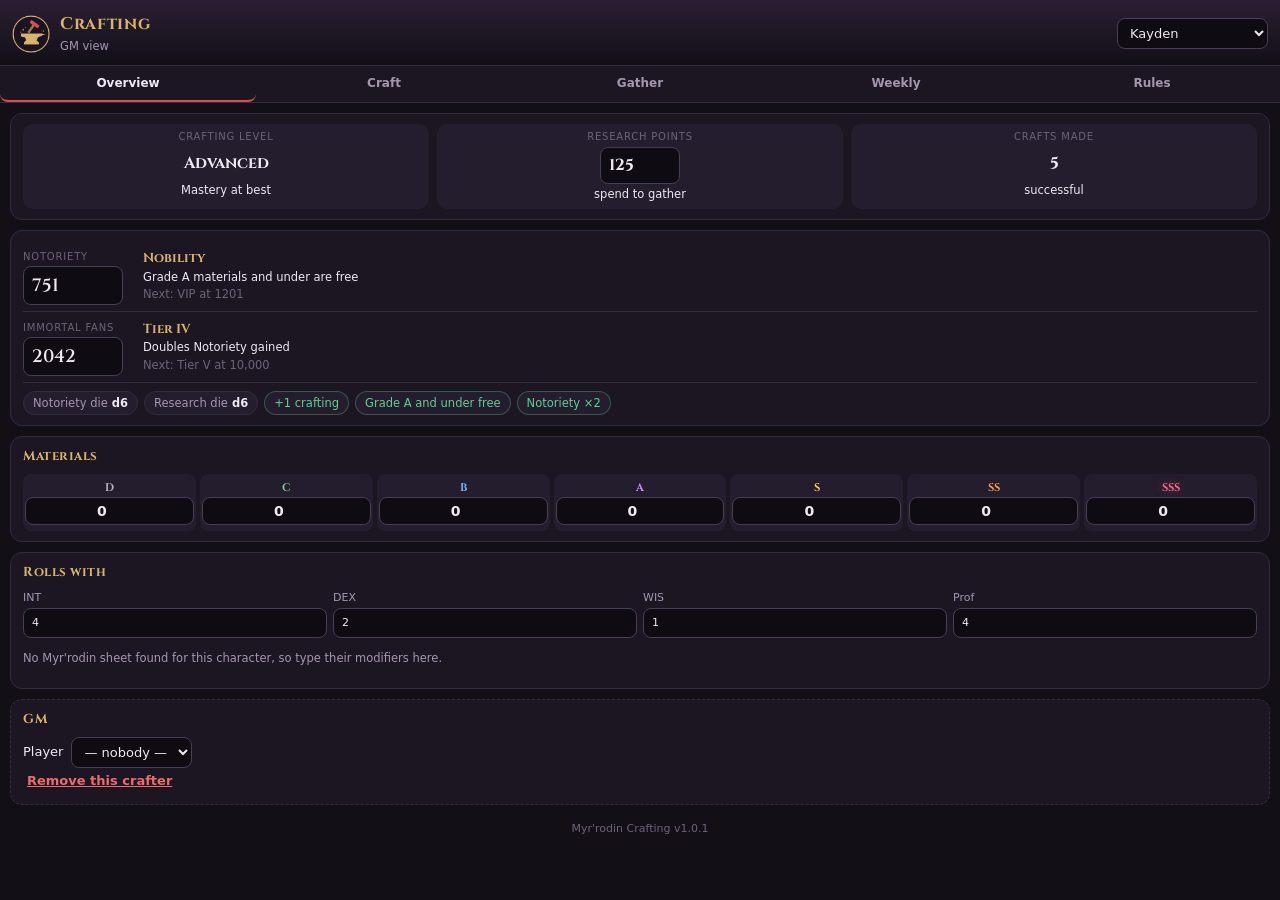
==== index.html @ 94741a14 "Add files via upload" ====
<!doctype html>
<html lang="en">
<head>
  <meta charset="utf-8" />
  <meta name="viewport" content="width=device-width, initial-scale=1" />
  <title>Myr'rodin Crafting</title>
  <link rel="preconnect" href="https://fonts.googleapis.com" />
  <link rel="preconnect" href="https://fonts.gstatic.com" crossorigin />
  <link href="https://fonts.googleapis.com/css2?family=Cinzel:wght@500;700&display=swap" rel="stylesheet" />
  <link rel="stylesheet" href="css/crafting.css?v=1.0.1" />
</head>
<body>
  <header class="top">
    <div class="brand"><img class="sigil" src="icon.png" alt="" /><div><h1>Crafting</h1><small id="who">Myr'rodin</small></div></div>
    <select id="char" aria-label="Character"></select>
  </header>
  <nav class="tabs" role="tablist">
    <button role="tab" data-tab="overview" class="on">Overview</button>
    <button role="tab" data-tab="craft">Craft</button>
    <button role="tab" data-tab="gather">Gather</button>
    <button role="tab" data-tab="weekly">Weekly</button>
    <button role="tab" data-tab="rules">Rules</button>
  </nav>
  <main id="app"><p class="muted center">Loading…</p></main>
  <footer class="ver">Myr'rodin Crafting v1.0.1</footer>
  <script type="module" src="js/app.js?v=1.0.1"></script>
  <script>(function(){var V="1.0.1";fetch("manifest.json",{cache:"no-store"}).then(r=>r.json()).then(function(m){var q=new URLSearchParams(location.search);if(m.version&&m.version!==V&&q.get("fresh")!==m.version){q.set("fresh",m.version);location.replace(location.pathname+"?"+q.toString()+location.hash);}}).catch(function(){});})();</script>
</body>
</html>
---- css/crafting.css ----
/* Myr'rodin Crafting — same look as the Myr'rodin System */
:root {
  --bg: #120f17; --surface: #1b1622; --raised: #241d2d; --sunken: #0e0b12;
  --line: #352b40; --line-strong: #4a3d58;
  --text: #efe8f3; --muted: #a596b0; --faint: #6f6279;
  --ember: #e2475c; --gold: #d8b46a; --good: #5fcf8e; --bad: #ef6a6a;
  --display: "Cinzel", Georgia, serif;
  --body: ui-sans-serif, system-ui, -apple-system, "Segoe UI", Roboto, sans-serif;
  color-scheme: dark;
}
* { box-sizing: border-box; }
html { overflow-y: auto; scrollbar-width: thin; scrollbar-color: #d8b46a66 transparent; -webkit-overflow-scrolling: touch; overscroll-behavior: contain; }
body { margin: 0; background: var(--bg); color: var(--text); font: 13px/1.45 var(--body); min-height: 100vh; }
h1, h3 { font-family: var(--display); color: var(--gold); margin: 0; letter-spacing: .04em; }
h1 { font-size: 17px; }
h3 { font-size: 13px; margin-bottom: 8px; }
.muted { color: var(--muted); } .faint { color: var(--faint); } .small, small { font-size: 11.5px; }
.bad { color: var(--bad); } .good { color: var(--good); } .center { text-align: center; }
.pad { padding: 0 12px; margin: 10px 0 0; }

.top { display: flex; align-items: center; justify-content: space-between; gap: 10px; padding: 12px 12px 10px; background: linear-gradient(180deg, #2a1f33, var(--bg)); border-bottom: 1px solid var(--line); }
.brand { display: flex; align-items: center; gap: 10px; min-width: 0; }
.sigil { width: 38px; height: 38px; }
.brand small { color: var(--muted); }
#char { max-width: 190px; }

.tabs { position: sticky; top: 0; z-index: 5; display: grid; grid-template-columns: repeat(5, 1fr); background: var(--surface); border-bottom: 1px solid var(--line); }
.tabs button { background: none; border: 0; border-bottom: 2px solid transparent; color: var(--muted); padding: 10px 2px; font: 600 12px var(--body); cursor: pointer; }
.tabs button.on { color: var(--text); border-bottom-color: var(--ember); }

main { padding: 10px; display: grid; gap: 10px; }
.card { background: var(--surface); border: 1px solid var(--line); border-radius: 12px; padding: 10px 12px; }
.card.gm { border-style: dashed; }
.row { display: flex; align-items: center; gap: 8px; justify-content: space-between; flex-wrap: wrap; }
.row h3 { margin: 0; }
.grid3 { display: grid; grid-template-columns: repeat(3, 1fr); gap: 8px; }
.stat { display: grid; gap: 2px; text-align: center; padding: 6px 4px; border-radius: 10px; background: var(--raised); }
.stat b { font-family: var(--display); font-size: 16px; }
.stat.rp b { color: #7fd0ff; }
.lbl { font-size: 10px; text-transform: uppercase; letter-spacing: .08em; color: var(--faint); }
.rank-row { display: grid; grid-template-columns: 110px 1fr; gap: 10px; align-items: center; padding: 6px 0; border-bottom: 1px solid var(--line); }
.rank-row:last-of-type { border-bottom: 0; }
.big { font-family: var(--display); font-size: 20px; color: var(--text); }
.rank-name { display: grid; gap: 1px; }
.rank-name b { color: var(--gold); font-family: var(--display); }
.chips { display: flex; flex-wrap: wrap; gap: 6px; margin-top: 8px; }
.chip { display: inline-flex; gap: 4px; align-items: center; padding: 3px 9px; border-radius: 99px; background: var(--raised); border: 1px solid var(--line); font-size: 11.5px; color: var(--muted); white-space: nowrap; }
.chip b { color: var(--text); }
.chip.good { color: var(--good); border-color: #5fcf8e55; } .chip.bad { color: var(--bad); border-color: #ef6a6a55; }

.mats { display: grid; grid-template-columns: repeat(7, 1fr); gap: 4px; }
.mat { display: grid; gap: 2px; text-align: center; padding: 6px 2px; border-radius: 8px; background: var(--raised); }
.mat span, .gem { font: 700 11px var(--display); }
.mat b { font-size: 14px; }
.mat .num { width: 100%; text-align: center; padding: 3px 0; }
.gem { display: inline-grid; place-items: center; min-width: 32px; padding: 2px 6px; border-radius: 6px; background: var(--raised); }
.g-D { color: #b9b0c2; } .g-C { color: #7ccf8a; } .g-B { color: #6fb3ff; } .g-A { color: #c08cff; }
.g-S { color: #ffcf5a; } .g-SS { color: #ff9f5a; } .g-SSS { color: #ff6a8a; text-shadow: 0 0 8px #ff6a8a66; }

input, select, button { font: inherit; color: var(--text); }
input, select { background: var(--sunken); border: 1px solid var(--line-strong); border-radius: 8px; padding: 6px 8px; }
input:focus, select:focus { outline: 2px solid #e2475c66; border-color: var(--ember); }
input:disabled { border-color: transparent; background: transparent; color: var(--text); opacity: 1; }
.num { width: 80px; }
.big .num { width: 100px; font: 600 18px var(--display); }
button { cursor: pointer; border-radius: 8px; border: 1px solid var(--line-strong); background: var(--raised); padding: 7px 12px; font-weight: 600; }
button:hover:not(:disabled) { border-color: var(--gold); }
button:disabled { opacity: .45; cursor: not-allowed; }
button.primary { background: linear-gradient(180deg, #ec5a6e, #c93349); border-color: #c93349; color: #fff; }
button.small { padding: 4px 9px; font-size: 12px; }
button.link { background: none; border: 0; color: var(--muted); padding: 4px; text-decoration: underline; }
button.link.danger { color: var(--bad); }
.big-btn { padding: 12px 22px; font-size: 15px; margin: 6px 0; }

.manual { display: grid; grid-template-columns: repeat(4, 1fr); gap: 6px; }
.manual label { display: grid; gap: 2px; font-size: 11px; color: var(--muted); }
.manual .num { width: 100%; }
.log { list-style: none; margin: 0; padding: 0; display: grid; gap: 4px; font-size: 12px; }
.log small { color: var(--faint); margin-right: 4px; }
.card.gm .row { justify-content: flex-start; }

.cats h3 { margin-bottom: 4px; }
.cat { border-top: 1px solid var(--line); }
.cat:first-of-type { border-top: 0; }
.cat-row { display: flex; align-items: center; gap: 6px; padding: 6px 0; }
.cat-name { flex: 1; min-width: 0; display: grid; text-align: left; background: none; border: 0; padding: 2px 0; font-weight: 400; }
.cat-name b { font-weight: 600; }
.cat-name small { color: var(--faint); }
.cat.has .cat-name b { color: var(--gold); }
.cat.open .cat-name b { color: var(--ember); }
.cat-row select { padding: 4px 6px; font-size: 12px; max-width: 104px; }
.tag { font-size: 11px; color: var(--muted); padding: 2px 7px; border-radius: 6px; background: var(--raised); }
.tag.rank { color: var(--gold); }
.craft-panel { margin: 0 0 10px; padding: 10px; border-radius: 10px; background: var(--raised); display: grid; gap: 6px; }
.craft-panel p { margin: 0; }
.result { padding: 8px 10px; border-radius: 8px; font-size: 13px; }
.result.ok { background: #5fcf8e1c; border: 1px solid #5fcf8e66; }
.result.fail { background: #ef6a6a1a; border: 1px solid #ef6a6a55; }
.result b { font: 700 16px var(--display); }

table { width: 100%; border-collapse: collapse; }
th { text-align: left; font-size: 10px; text-transform: uppercase; letter-spacing: .06em; color: var(--faint); padding: 4px; }
td { padding: 6px 4px; border-top: 1px solid var(--line); vertical-align: middle; }
.gather .buy { display: flex; gap: 4px; justify-content: flex-end; }
.gather .qty { width: 54px; }
.gather tr.locked td { opacity: .5; }
.ref td { font-size: 12px; }

.split { display: grid; gap: 8px; margin: 8px 0; }
.split label { display: grid; grid-template-columns: 1fr 90px 90px; align-items: center; gap: 8px; }
.split .num { width: 100%; }
.split small { color: var(--good); }
.empty { text-align: center; padding: 30px 16px; }
.ver { text-align: center; color: var(--faint); font-size: 11px; padding: 6px 0 14px; }
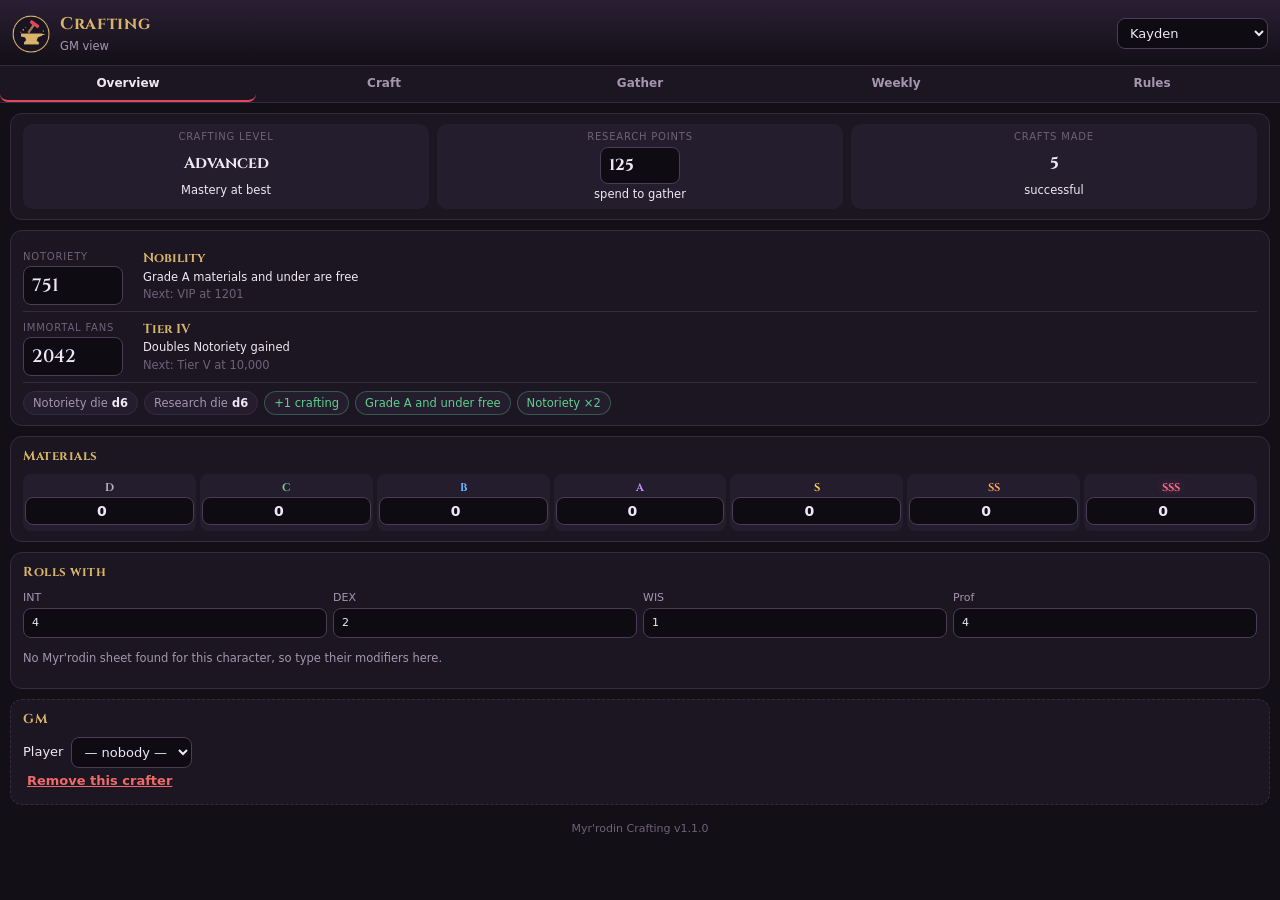
==== commit a778271a: "Add files via upload" ====
--- a/index.html
+++ b/index.html
@@ -7,7 +7,7 @@
   <link rel="preconnect" href="https://fonts.googleapis.com" />
   <link rel="preconnect" href="https://fonts.gstatic.com" crossorigin />
   <link href="https://fonts.googleapis.com/css2?family=Cinzel:wght@500;700&display=swap" rel="stylesheet" />
-  <link rel="stylesheet" href="css/crafting.css?v=1.0.1" />
+  <link rel="stylesheet" href="css/crafting.css?v=1.1.0" />
 </head>
 <body>
   <header class="top">
@@ -22,8 +22,8 @@
     <button role="tab" data-tab="rules">Rules</button>
   </nav>
   <main id="app"><p class="muted center">Loading…</p></main>
-  <footer class="ver">Myr'rodin Crafting v1.0.1</footer>
-  <script type="module" src="js/app.js?v=1.0.1"></script>
-  <script>(function(){var V="1.0.1";fetch("manifest.json",{cache:"no-store"}).then(r=>r.json()).then(function(m){var q=new URLSearchParams(location.search);if(m.version&&m.version!==V&&q.get("fresh")!==m.version){q.set("fresh",m.version);location.replace(location.pathname+"?"+q.toString()+location.hash);}}).catch(function(){});})();</script>
+  <footer class="ver">Myr'rodin Crafting v1.1.0</footer>
+  <script type="module" src="js/app.js?v=1.1.0"></script>
+  <script>(function(){var V="1.1.0";fetch("manifest.json",{cache:"no-store"}).then(r=>r.json()).then(function(m){var q=new URLSearchParams(location.search);if(m.version&&m.version!==V&&q.get("fresh")!==m.version){q.set("fresh",m.version);location.replace(location.pathname+"?"+q.toString()+location.hash);}}).catch(function(){});})();</script>
 </body>
 </html>
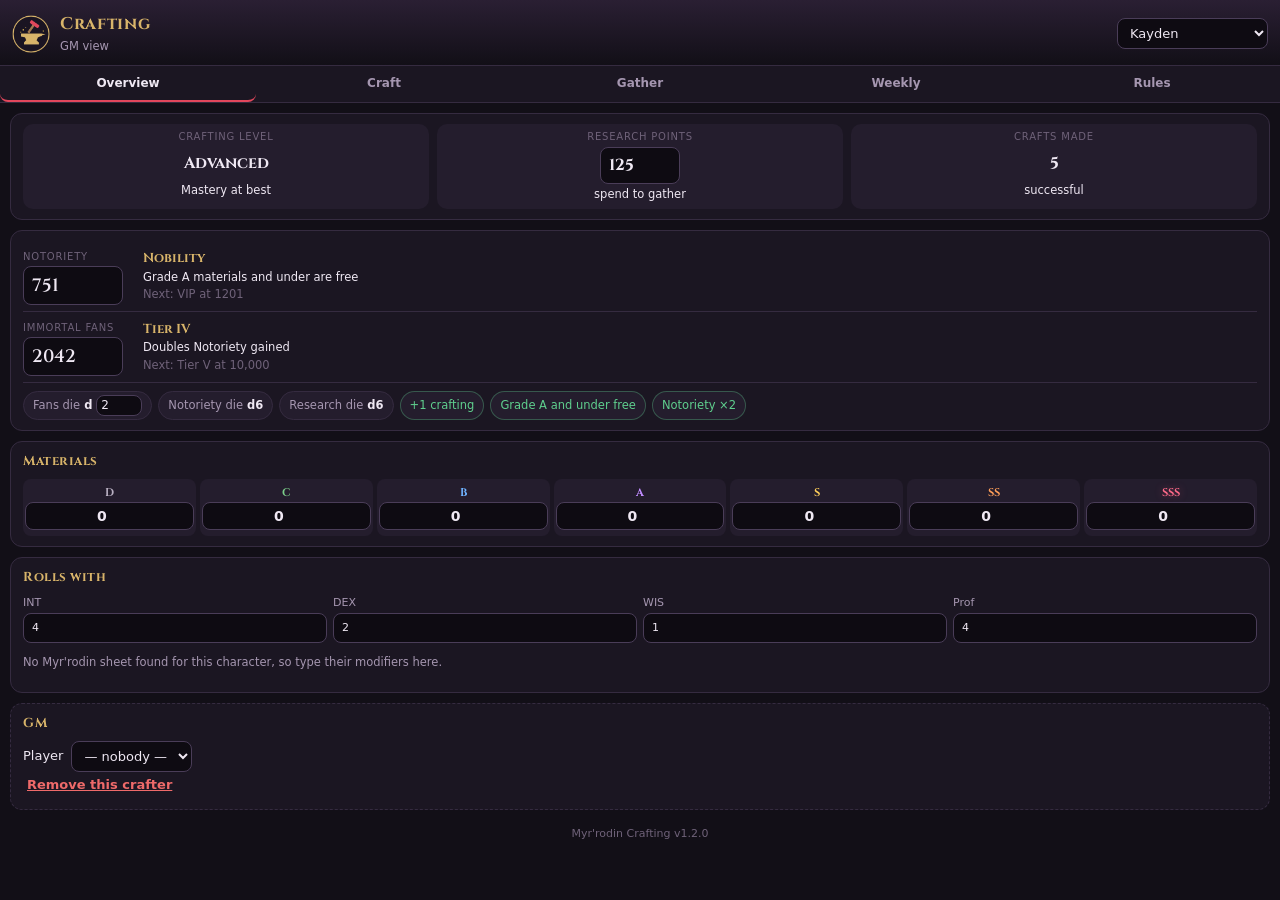
==== commit e34aeac4: "Add files via upload" ====
--- a/index.html
+++ b/index.html
@@ -7,7 +7,7 @@
   <link rel="preconnect" href="https://fonts.googleapis.com" />
   <link rel="preconnect" href="https://fonts.gstatic.com" crossorigin />
   <link href="https://fonts.googleapis.com/css2?family=Cinzel:wght@500;700&display=swap" rel="stylesheet" />
-  <link rel="stylesheet" href="css/crafting.css?v=1.1.0" />
+  <link rel="stylesheet" href="css/crafting.css?v=1.2.0" />
 </head>
 <body>
   <header class="top">
@@ -22,8 +22,8 @@
     <button role="tab" data-tab="rules">Rules</button>
   </nav>
   <main id="app"><p class="muted center">Loading…</p></main>
-  <footer class="ver">Myr'rodin Crafting v1.1.0</footer>
-  <script type="module" src="js/app.js?v=1.1.0"></script>
-  <script>(function(){var V="1.1.0";fetch("manifest.json",{cache:"no-store"}).then(r=>r.json()).then(function(m){var q=new URLSearchParams(location.search);if(m.version&&m.version!==V&&q.get("fresh")!==m.version){q.set("fresh",m.version);location.replace(location.pathname+"?"+q.toString()+location.hash);}}).catch(function(){});})();</script>
+  <footer class="ver">Myr'rodin Crafting v1.2.0</footer>
+  <script type="module" src="js/app.js?v=1.2.0"></script>
+  <script>(function(){var V="1.2.0";fetch("manifest.json",{cache:"no-store"}).then(r=>r.json()).then(function(m){var q=new URLSearchParams(location.search);if(m.version&&m.version!==V&&q.get("fresh")!==m.version){q.set("fresh",m.version);location.replace(location.pathname+"?"+q.toString()+location.hash);}}).catch(function(){});})();</script>
 </body>
 </html>
--- a/css/crafting.css
+++ b/css/crafting.css
@@ -112,3 +112,30 @@
 .split small { color: var(--good); }
 .empty { text-align: center; padding: 30px 16px; }
 .ver { text-align: center; color: var(--faint); font-size: 11px; padding: 6px 0 14px; }
+.num.tiny { width: 46px; padding: 1px 4px; font-size: 12px; }
+.wdice { display: grid; grid-template-columns: repeat(auto-fill, minmax(76px, 1fr)); gap: 6px; margin: 8px 0; }
+.wdie { display: grid; justify-items: center; gap: 2px; padding: 8px 4px; border-radius: 10px; background: var(--raised); border: 1px solid var(--line); }
+.wdie b { font: 700 20px var(--display); }
+.wdie small { font-size: 10px; color: var(--faint); }
+.wdie.hot { border-color: #d8b46a99; box-shadow: 0 0 10px #d8b46a33 inset; }
+.wdie.hot b { color: var(--gold); }
+.wdie.max b { color: #ff6a8a; }
+.pools { display: flex; gap: 2px; margin-top: 4px; }
+.pools button { padding: 2px 7px; font-size: 11px; border-radius: 6px; background: var(--sunken); color: var(--muted); }
+.pools button.on { background: var(--ember); border-color: var(--ember); color: #fff; }
+.wsum { display: grid; grid-template-columns: repeat(3, 1fr); gap: 6px; margin: 4px 0 10px; }
+.wsum > div { display: grid; gap: 2px; text-align: center; padding: 8px 4px; border-radius: 10px; background: var(--raised); }
+.wsum b { font: 600 15px var(--display); overflow-wrap: anywhere; }
+.wsum small { font-size: 10px; color: var(--faint); }
+.wplan { display: grid; gap: 6px; margin: 8px 0 4px; }
+.wpool { display: flex; align-items: center; justify-content: space-between; padding: 8px 10px; border-radius: 10px; background: var(--raised); }
+.step { display: flex; align-items: center; gap: 10px; }
+.step b { font: 700 18px var(--display); min-width: 18px; text-align: center; }
+.step button { width: 32px; height: 32px; padding: 0; border-radius: 50%; font-size: 17px; line-height: 1; }
+.wres { display: grid; grid-template-columns: 96px 1fr auto; gap: 8px; align-items: center; padding: 6px 0; border-top: 1px solid var(--line); }
+.wres:first-of-type { border-top: 0; }
+.wres b { font: 600 15px var(--display); text-align: right; }
+.wvals { display: flex; flex-wrap: wrap; gap: 4px; }
+.wvals span { padding: 1px 6px; border-radius: 6px; background: var(--sunken); font-size: 12px; }
+.wvals span.hot { color: var(--gold); box-shadow: 0 0 0 1px #d8b46a88; }
+details summary { cursor: pointer; margin-top: 8px; }
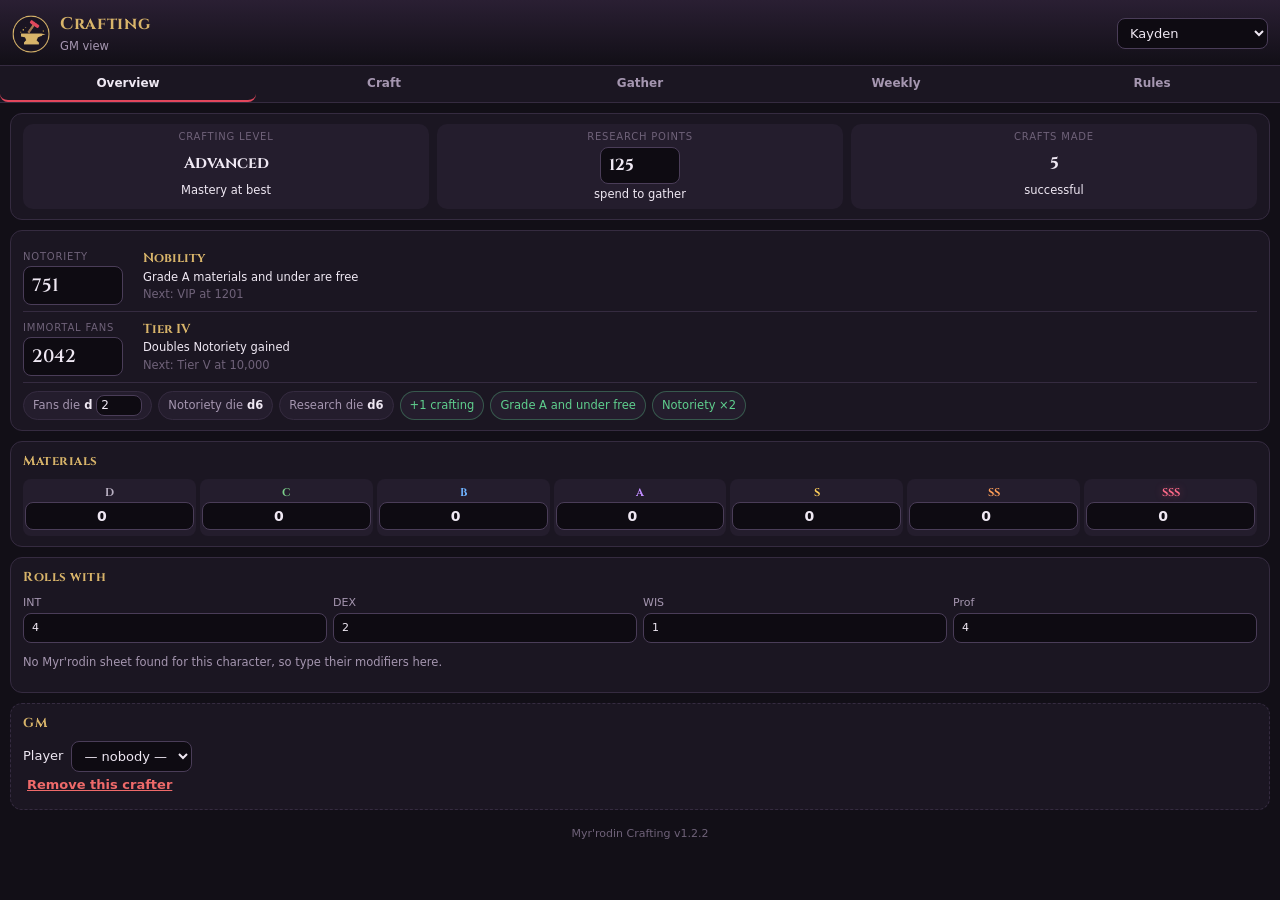
==== commit 7fde8c5c: "Add files via upload" ====
--- a/index.html
+++ b/index.html
@@ -7,7 +7,7 @@
   <link rel="preconnect" href="https://fonts.googleapis.com" />
   <link rel="preconnect" href="https://fonts.gstatic.com" crossorigin />
   <link href="https://fonts.googleapis.com/css2?family=Cinzel:wght@500;700&display=swap" rel="stylesheet" />
-  <link rel="stylesheet" href="css/crafting.css?v=1.2.0" />
+  <link rel="stylesheet" href="css/crafting.css?v=1.2.2" />
 </head>
 <body>
   <header class="top">
@@ -22,8 +22,8 @@
     <button role="tab" data-tab="rules">Rules</button>
   </nav>
   <main id="app"><p class="muted center">Loading…</p></main>
-  <footer class="ver">Myr'rodin Crafting v1.2.0</footer>
-  <script type="module" src="js/app.js?v=1.2.0"></script>
-  <script>(function(){var V="1.2.0";fetch("manifest.json",{cache:"no-store"}).then(r=>r.json()).then(function(m){var q=new URLSearchParams(location.search);if(m.version&&m.version!==V&&q.get("fresh")!==m.version){q.set("fresh",m.version);location.replace(location.pathname+"?"+q.toString()+location.hash);}}).catch(function(){});})();</script>
+  <footer class="ver">Myr'rodin Crafting v1.2.2</footer>
+  <script type="module" src="js/app.js?v=1.2.2"></script>
+  <script>(function(){var V="1.2.2";fetch("manifest.json",{cache:"no-store"}).then(r=>r.json()).then(function(m){var q=new URLSearchParams(location.search);if(m.version&&m.version!==V&&q.get("fresh")!==m.version){q.set("fresh",m.version);location.replace(location.pathname+"?"+q.toString()+location.hash);}}).catch(function(){});})();</script>
 </body>
 </html>
--- a/css/crafting.css
+++ b/css/crafting.css
@@ -139,3 +139,6 @@
 .wvals span { padding: 1px 6px; border-radius: 6px; background: var(--sunken); font-size: 12px; }
 .wvals span.hot { color: var(--gold); box-shadow: 0 0 0 1px #d8b46a88; }
 details summary { cursor: pointer; margin-top: 8px; }
+.chk { display: flex; align-items: flex-start; gap: 8px; cursor: pointer; }
+.chk.gm-only { margin-top: 10px; padding: 7px 10px; border: 1px dashed var(--line-strong); border-radius: 8px; font-size: 12px; color: var(--muted); }
+.chk input { margin-top: 2px; accent-color: var(--ember); }
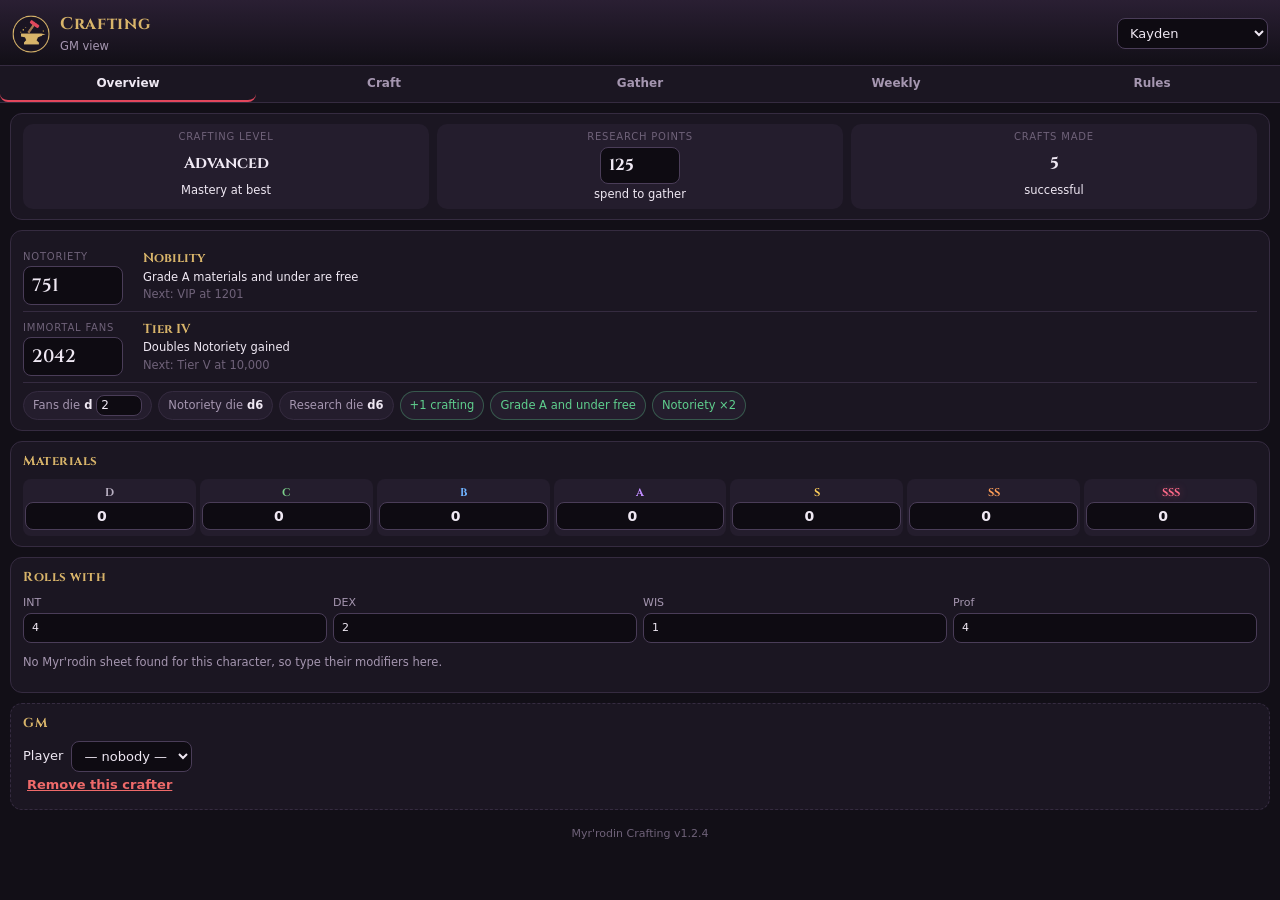
==== commit bd470ae5: "Add files via upload" ====
--- a/index.html
+++ b/index.html
@@ -7,7 +7,7 @@
   <link rel="preconnect" href="https://fonts.googleapis.com" />
   <link rel="preconnect" href="https://fonts.gstatic.com" crossorigin />
   <link href="https://fonts.googleapis.com/css2?family=Cinzel:wght@500;700&display=swap" rel="stylesheet" />
-  <link rel="stylesheet" href="css/crafting.css?v=1.2.2" />
+  <link rel="stylesheet" href="css/crafting.css?v=1.2.4" />
 </head>
 <body>
   <header class="top">
@@ -22,8 +22,8 @@
     <button role="tab" data-tab="rules">Rules</button>
   </nav>
   <main id="app"><p class="muted center">Loading…</p></main>
-  <footer class="ver">Myr'rodin Crafting v1.2.2</footer>
-  <script type="module" src="js/app.js?v=1.2.2"></script>
-  <script>(function(){var V="1.2.2";fetch("manifest.json",{cache:"no-store"}).then(r=>r.json()).then(function(m){var q=new URLSearchParams(location.search);if(m.version&&m.version!==V&&q.get("fresh")!==m.version){q.set("fresh",m.version);location.replace(location.pathname+"?"+q.toString()+location.hash);}}).catch(function(){});})();</script>
+  <footer class="ver">Myr'rodin Crafting v1.2.4</footer>
+  <script type="module" src="js/app.js?v=1.2.4"></script>
+  <script>(function(){var V="1.2.4";fetch("manifest.json",{cache:"no-store"}).then(r=>r.json()).then(function(m){var q=new URLSearchParams(location.search);if(m.version&&m.version!==V&&q.get("fresh")!==m.version){q.set("fresh",m.version);location.replace(location.pathname+"?"+q.toString()+location.hash);}}).catch(function(){});})();</script>
 </body>
 </html>
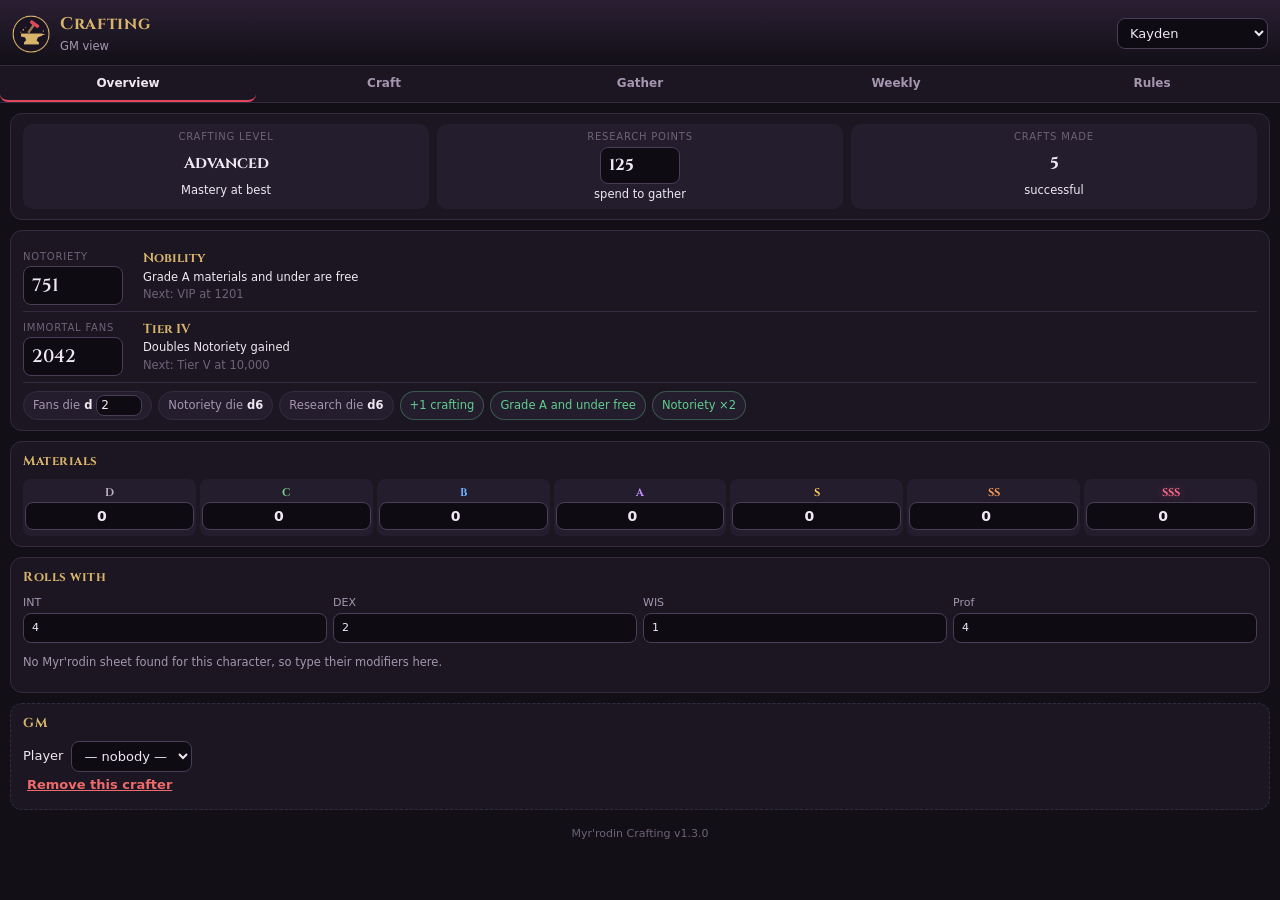
==== commit e8c9fd18: "Add files via upload" ====
--- a/index.html
+++ b/index.html
@@ -7,7 +7,7 @@
   <link rel="preconnect" href="https://fonts.googleapis.com" />
   <link rel="preconnect" href="https://fonts.gstatic.com" crossorigin />
   <link href="https://fonts.googleapis.com/css2?family=Cinzel:wght@500;700&display=swap" rel="stylesheet" />
-  <link rel="stylesheet" href="css/crafting.css?v=1.2.4" />
+  <link rel="stylesheet" href="css/crafting.css?v=1.3.0" />
 </head>
 <body>
   <header class="top">
@@ -22,8 +22,8 @@
     <button role="tab" data-tab="rules">Rules</button>
   </nav>
   <main id="app"><p class="muted center">Loading…</p></main>
-  <footer class="ver">Myr'rodin Crafting v1.2.4</footer>
-  <script type="module" src="js/app.js?v=1.2.4"></script>
-  <script>(function(){var V="1.2.4";fetch("manifest.json",{cache:"no-store"}).then(r=>r.json()).then(function(m){var q=new URLSearchParams(location.search);if(m.version&&m.version!==V&&q.get("fresh")!==m.version){q.set("fresh",m.version);location.replace(location.pathname+"?"+q.toString()+location.hash);}}).catch(function(){});})();</script>
+  <footer class="ver">Myr'rodin Crafting v1.3.0</footer>
+  <script type="module" src="js/app.js?v=1.3.0"></script>
+  <script>(function(){var V="1.3.0";fetch("manifest.json",{cache:"no-store"}).then(r=>r.json()).then(function(m){var q=new URLSearchParams(location.search);if(m.version&&m.version!==V&&q.get("fresh")!==m.version){q.set("fresh",m.version);location.replace(location.pathname+"?"+q.toString()+location.hash);}}).catch(function(){});})();</script>
 </body>
 </html>
--- a/css/crafting.css
+++ b/css/crafting.css
@@ -142,3 +142,14 @@
 .chk { display: flex; align-items: flex-start; gap: 8px; cursor: pointer; }
 .chk.gm-only { margin-top: 10px; padding: 7px 10px; border: 1px dashed var(--line-strong); border-radius: 8px; font-size: 12px; color: var(--muted); }
 .chk input { margin-top: 2px; accent-color: var(--ember); }
+.gm-reset { display: grid; gap: 4px; margin-top: 10px; padding-top: 10px; border-top: 1px dashed var(--line-strong); }
+.gm-reset button { justify-self: start; }
+.danger-btn { color: var(--bad); border-color: #ef6a6a66; background: #ef6a6a12; }
+.math-back { position: fixed; inset: 0; background: rgba(8, 6, 12, .7); z-index: 20; }
+.math { position: fixed; left: 10px; right: 10px; top: 50%; transform: translateY(-50%); max-height: calc(100vh - 30px); overflow-y: auto; z-index: 21; background: var(--surface); border: 1px solid var(--gold); border-radius: 14px; padding: 12px 14px; box-shadow: 0 20px 50px rgba(0,0,0,.6); display: grid; gap: 6px; }
+.math h4 { margin: 6px 0 0; font: 600 12px var(--display); color: var(--gold); letter-spacing: .05em; }
+.math p { margin: 0; }
+.math-t td { font-size: 12px; }
+.math-t tr.grew td { background: #d8b46a14; }
+.math-t tr.none td { color: var(--faint); }
+.math .primary { justify-self: end; margin-top: 4px; }
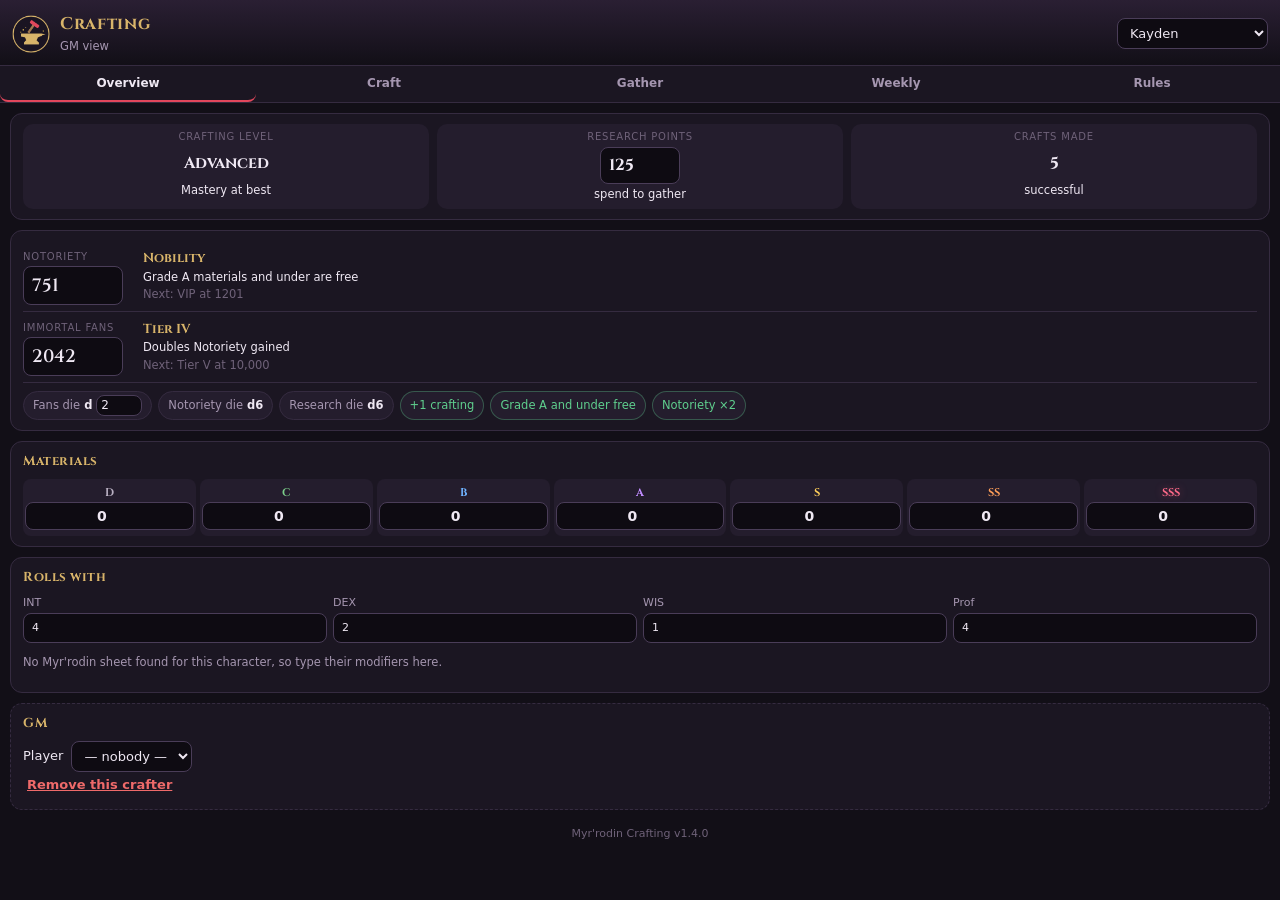
==== commit c29f04b8: "Add files via upload" ====
--- a/index.html
+++ b/index.html
@@ -7,7 +7,7 @@
   <link rel="preconnect" href="https://fonts.googleapis.com" />
   <link rel="preconnect" href="https://fonts.gstatic.com" crossorigin />
   <link href="https://fonts.googleapis.com/css2?family=Cinzel:wght@500;700&display=swap" rel="stylesheet" />
-  <link rel="stylesheet" href="css/crafting.css?v=1.3.0" />
+  <link rel="stylesheet" href="css/crafting.css?v=1.4.0" />
 </head>
 <body>
   <header class="top">
@@ -22,8 +22,8 @@
     <button role="tab" data-tab="rules">Rules</button>
   </nav>
   <main id="app"><p class="muted center">Loading…</p></main>
-  <footer class="ver">Myr'rodin Crafting v1.3.0</footer>
-  <script type="module" src="js/app.js?v=1.3.0"></script>
-  <script>(function(){var V="1.3.0";fetch("manifest.json",{cache:"no-store"}).then(r=>r.json()).then(function(m){var q=new URLSearchParams(location.search);if(m.version&&m.version!==V&&q.get("fresh")!==m.version){q.set("fresh",m.version);location.replace(location.pathname+"?"+q.toString()+location.hash);}}).catch(function(){});})();</script>
+  <footer class="ver">Myr'rodin Crafting v1.4.0</footer>
+  <script type="module" src="js/app.js?v=1.4.0"></script>
+  <script>(function(){var V="1.4.0";fetch("manifest.json",{cache:"no-store"}).then(r=>r.json()).then(function(m){var q=new URLSearchParams(location.search);if(m.version&&m.version!==V&&q.get("fresh")!==m.version){q.set("fresh",m.version);location.replace(location.pathname+"?"+q.toString()+location.hash);}}).catch(function(){});})();</script>
 </body>
 </html>
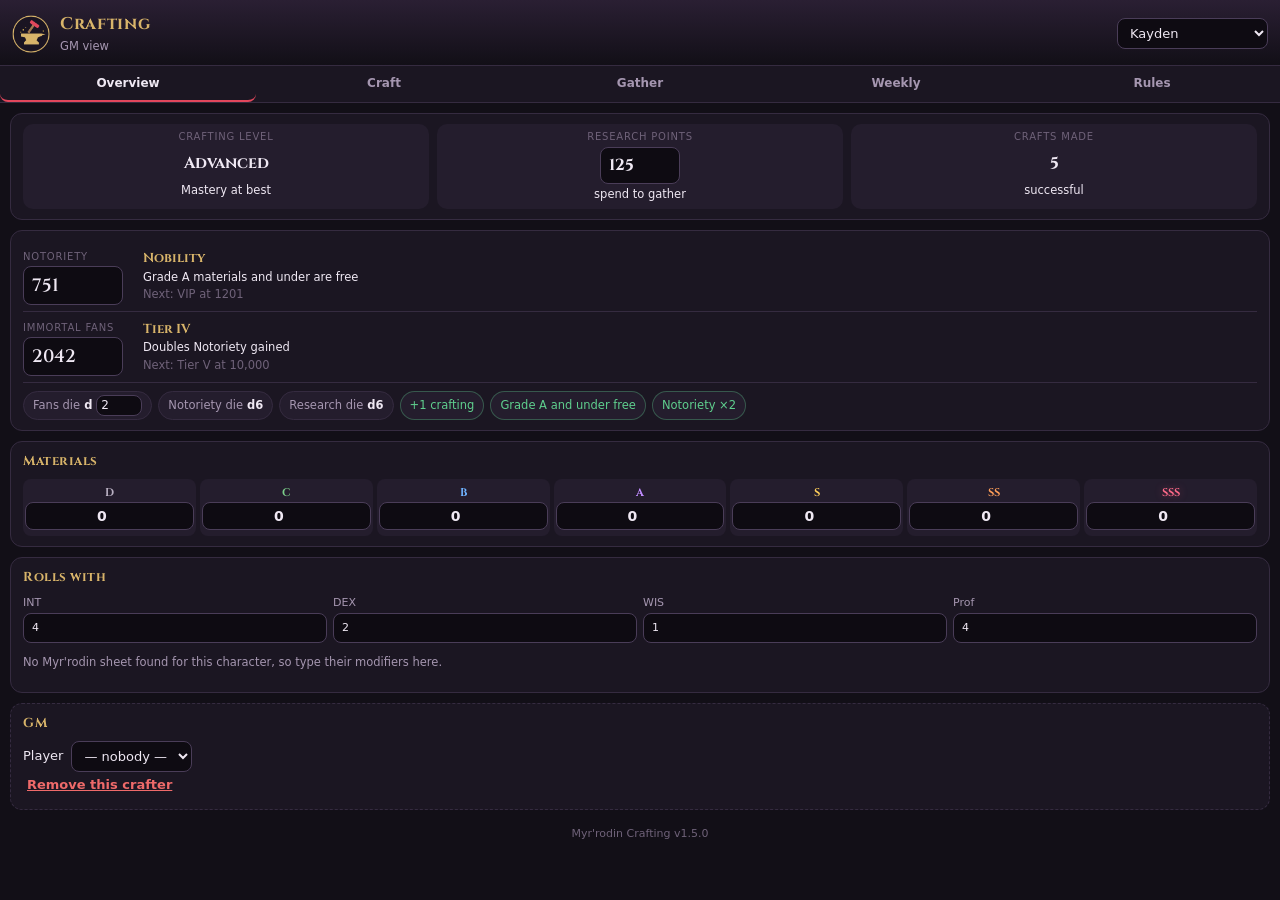
==== commit 0d6ed5ad: "Add files via upload" ====
--- a/index.html
+++ b/index.html
@@ -7,7 +7,7 @@
   <link rel="preconnect" href="https://fonts.googleapis.com" />
   <link rel="preconnect" href="https://fonts.gstatic.com" crossorigin />
   <link href="https://fonts.googleapis.com/css2?family=Cinzel:wght@500;700&display=swap" rel="stylesheet" />
-  <link rel="stylesheet" href="css/crafting.css?v=1.4.0" />
+  <link rel="stylesheet" href="css/crafting.css?v=1.5.0" />
 </head>
 <body>
   <header class="top">
@@ -22,8 +22,8 @@
     <button role="tab" data-tab="rules">Rules</button>
   </nav>
   <main id="app"><p class="muted center">Loading…</p></main>
-  <footer class="ver">Myr'rodin Crafting v1.4.0</footer>
-  <script type="module" src="js/app.js?v=1.4.0"></script>
-  <script>(function(){var V="1.4.0";fetch("manifest.json",{cache:"no-store"}).then(r=>r.json()).then(function(m){var q=new URLSearchParams(location.search);if(m.version&&m.version!==V&&q.get("fresh")!==m.version){q.set("fresh",m.version);location.replace(location.pathname+"?"+q.toString()+location.hash);}}).catch(function(){});})();</script>
+  <footer class="ver">Myr'rodin Crafting v1.5.0</footer>
+  <script type="module" src="js/app.js?v=1.5.0"></script>
+  <script>(function(){var V="1.5.0";fetch("manifest.json",{cache:"no-store"}).then(r=>r.json()).then(function(m){var q=new URLSearchParams(location.search);if(m.version&&m.version!==V&&q.get("fresh")!==m.version){q.set("fresh",m.version);location.replace(location.pathname+"?"+q.toString()+location.hash);}}).catch(function(){});})();</script>
 </body>
 </html>
